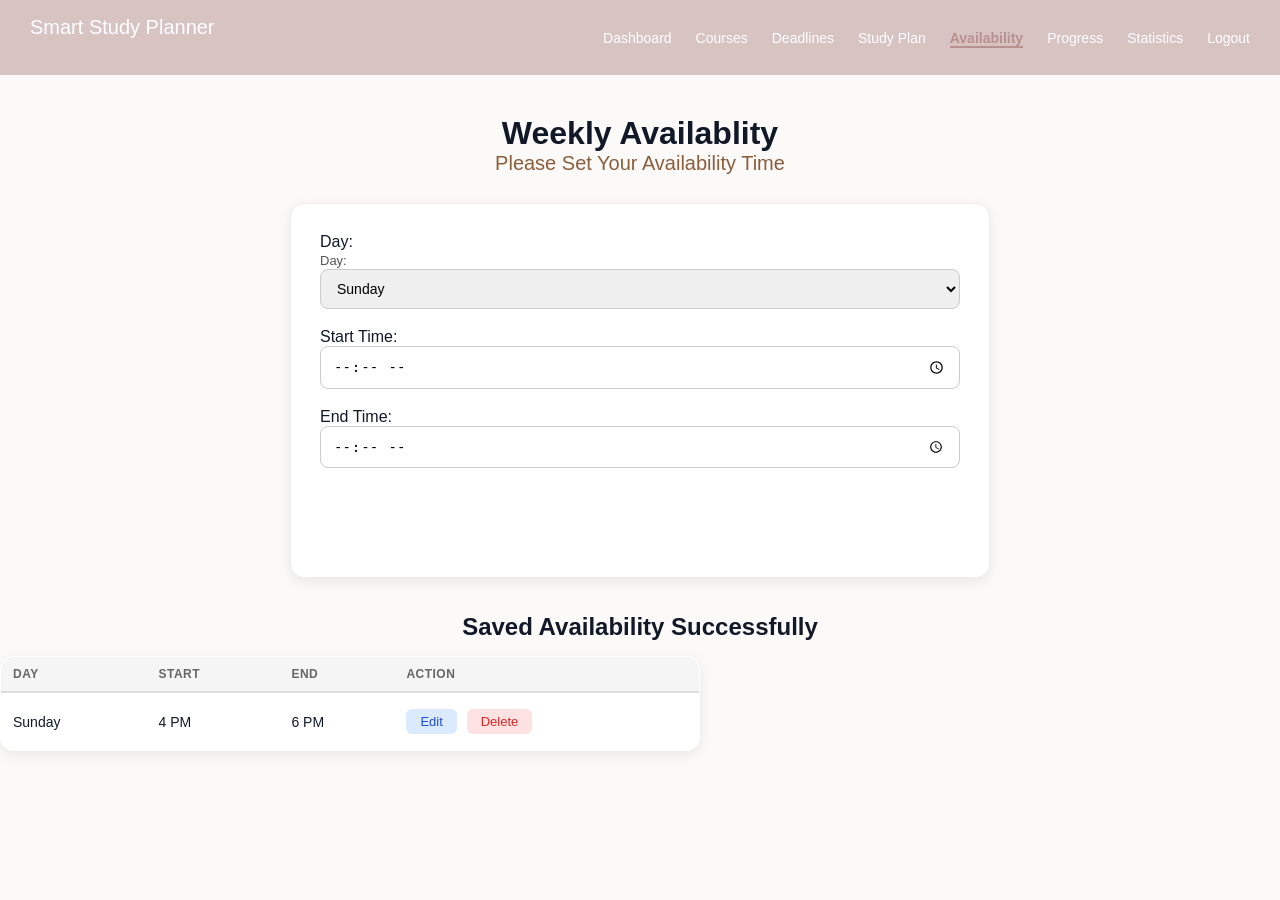
==== availability.html @ 37990a6a "a" ====
<!DOCTYPE html>
<html>
    <head>
        <title>availability</title>
        <link rel="stylesheet" href="Style.css">
    </head>
    <body class="availability-page">

        <nav>
  <div class="logo">Smart Study Planner</div>
  <ul>
    <li><a href="dashboard.html">Dashboard</a></li>
    <li><a href="courses.html">Courses</a></li>
    <li><a href="deadline.html">Deadlines</a></li>
    <li><a href="studyPlan.html">Study Plan</a></li>
    <li><a href="availability.html" class="active">Availability</a></li>
    <li><a href="progress.html">Progress</a></li>
      <li><a href="statistics.html">Statistics</a></li>
    <li><a href="login.html">Logout</a></li>
  </ul>
</nav>
        <h1>Weekly Availablity</h1>
        <h3>Please Set Your Availability Time</h3>
        <form>
            <p>
                Day:<br>
                <label for="day">Day:</label><br>
                <select id="day" name="day">
                    <option>Sunday</option>
                     <option>Monday</option>
                      <option>Tuesday</option>
                       <option>Wednesday</option>
                        <option>Tursday</option>
                         <option>Friday</option>
                          <option>Saturday</option>
                </select>
            </p>
            <p>
            
            <lable for="startTime">Start Time:</lable><br>
            <input type="time" id="startTime" name="startTime">
</p>
<p>
             <lable for="endTime">End Time:</lable><br>
            <input type="time" id="endTime" name="endTime" >
</p>
<p>
    <button class="btn">Add</button>
</p>
        </form>
        <h2>Saved Availability Successfully</h2>
        <table>
            <tr>
                <th>Day</th>
                <th>Start</th>
                <th> End</th>
                <th>Action</th>
            </tr>
            <tr>
                <td>Sunday</td>
                <td>4 PM</td>
                <td>6 PM</td>
                <td>
                    <button class="btn-edit">Edit</button>
                    <button class="btn-remove">Delete</button>
                </td>
            </tr>
        </table>
 
    </body>
</html>
---- Style.css ----
* { box-sizing: border-box; margin: 0; padding: 0; }

:root{
    --bg: #fcf9f9;
    --text: #111827;
}

body{
   font-family:  Georgia,"Times New Roman", sans-serif;
   font-weight: normal;
   background: var(--bg);
   color: var(--text);
}
.intro {
  text-align: center;
  padding: 100px 20px;
}

.intro h1 {
  font-size: 48px;
  margin-bottom: 16px;
}

.intro h3 {
  color: #888;
  margin-bottom: 32px;
}

.intro .btn {
  background-color: #d8c3c3;
  color: white;
  font-size: 16px;
  padding: 14px 32px;
}
h1 { 
    font-size: 32px; }
h2 {
     font-size: 24px; }
h3 { 
    font-size: 20px; }
input,select {
  padding: 10px 12px;
  border: 1px solid #ccc;
  border-radius: 8px;
  font-size: 14px;
  width: 100%;
  box-sizing: border-box;
}
input:focus {
  outline:none;
  border-color: #bc9d9d;
}
nav {
  background-color:#d8c3c3;
  padding: 16px 30px;
  display: flex;
  justify-content: space-between;
  align-items: center;
}
nav .logo {
  font-size: 20px;
  font-weight: normal;
  color: #ffffff;
}
nav ul {
  list-style: none;
  display: flex;
  gap: 24px;
}

nav ul li a {
  text-decoration: none;
  color: #ffffff;
  font-size: 14px;
}
nav ul li a:hover {
  background-color:#c2acac; 
  color: #ffffff;
  padding: 6px 12px;
  border-radius: 6px;
}
.btn {
  padding: 10px 24px;
  border: none;
  border-radius: 8px;
  cursor: pointer;
  font-size: 14px;
}

.container {
  max-width: 780px;
  margin: 32px auto;
  padding: 0 20px;
}
nav ul li a.active {
  color: #b8908f;
  font-weight: bold;
  border-bottom: 2px solid #b8908f;
  border-radius: 0;
}
.login-container {
  display: flex;
  justify-content: center;
  align-items: center;
  min-height: 100vh;
}
.login-container .card {
  width: 500px;
  padding: 65px;
  background-color: #ffffff;
  box-shadow: 0px 4px 12px rgba(0, 0, 0, 0.08);
}
.login-container h2 {
  margin-bottom: 25px;
}

.login-container p {
  text-align: center;
  margin-top: 15px;
}
 /* Card */
.card {
  background: white;
  border-radius: 12px;
  padding: 24px;
  margin-bottom: 20px;
  border: 1px solid #ddd;
}

/* Fields */
.field {
  display: flex;
  flex-direction: column;
  gap: 5px;
  margin-bottom: 14px;
}

label {
  font-size: 13px;
  color: #555;
}
.btn-add {
  background-color: #d8c3c3;
  color: white;
  border: none;
  border-radius: 8px;
  padding: 10px 22px;
  font-size: 14px;
  cursor: pointer;
  margin-right: 8px;
}

.btn-add:hover { opacity: 0.85; }

.btn-cancel {
  background: white;
  color: #555;
  border: 1px solid #ccc;
  border-radius: 8px;
  padding: 10px 22px;
  font-size: 14px;
  cursor: pointer;
}

.btn-edit {
  background: #dbeafe;
  color: #1d4ed8;
  border: none;
  border-radius: 6px;
  padding: 5px 14px;
  font-size: 13px;
  cursor: pointer;
  margin-right: 6px;
}

.btn-remove {
  background: #fee2e2;
  color: #dc2626;
  border: none;
  border-radius: 6px;
  padding: 5px 14px;
  font-size: 13px;
  cursor: pointer;
}

/* Table */
table {
  width: 100%;
  border-collapse: collapse;
  font-size: 14px;
}

th {
  text-align: left;
  padding: 10px 12px;
  background: #f5f5f5;
  border-bottom: 2px solid #ddd;
  font-size: 12px;
  color: #666;
  text-transform: uppercase;
  letter-spacing: 0.04em;
}

td {
  padding: 12px 12px;
  border-bottom: 1px solid #eee;
}

/* Badge */
.badge {
  padding: 3px 12px;
  border-radius: 99px;
  font-size: 12px;
  font-weight: 500;
}

.easy   { background: #dcfce7; color: #166534; }
.medium { background: #fef9c3; color: #854d0e; }
.hard   { background: #fee2e2; color: #991b1b; }

.availability-page h1{
  text-align:center;
  margin-top: 40px;
  margin-buttom:10px ;

}
.availability-page h3{
  text-align:center;
  color:#8b5e3c;
  margin-bottom:28px;
  font-weight: normal;
}
.availability-page form{
  max-width:700px;
  margin:0 auto;
  background:#ffffff;
  padding:29px;
  border-radius: 14px;
  box-shadow:0 4px 14px rgba(0, 0, 0, 0.08);
  border: 1px solid #eee;
}

.availability-page form p{
  margin-bottom: 19px;
}
.availability-page btn{
  margin-top:8px;
}
.availability-page h2{
  max-width:700px;
  margin:35px auto 15px;
  color:#111827;
}

.availability-page table{
  width :700px;
  max-width:calc(100%-40px);
  background:#ffffff;
  border-radius: 14px;
  overflow:hidden;
  box-shadow:0 4px 14px rgba(0,0,0,0.08);
  border:1px solid #eee;

}
.availability-page td:last-child{
  white-space: nowrap;

}
.availability-page h2{
  text-align: center;
}
.availability-page .btn-edit,.availability-page .btn-remove{
  margin-top: 4px;
  margin-bottom: 4px;
}
@media (max-width:768px){
  .availability-page form
  .availability-page table{
    width:100%;
  }
}.progress-bar-bg {
  background: #f0f0f0;
  border-radius: 99px;
  height: 10px;
  margin-bottom: 20px;
}

.progress-bar-fill {
  background: #d8c3c3;
  height: 10px;
  border-radius: 99px;
}


.dropdown-menu {
    display: none;
    position: absolute;
    background: white;
    right: 0;
    border: 1px solid #d8c3c3;
    border-radius: 8px;
    width: 250px;
    padding: 15px;
}

.dropdown:hover .dropdown-menu {
    display: block;
}

.dropdown {
    position: relative;
}

.dropdown-menu li {
    display: block;
    color: #555555;
    font-size: 13px;
    padding-left: 10px;
}

.dropdown-menu ul {
    display: block;
    padding: 0;
    margin: 0;
}

.dropdown-menu p {
    margin-top: 10px;
    margin-bottom: 5px;
    color: black;
    font-size: 14px;
}

.center-content {
    display: flex;
    justify-content: center;
    width: 100%;
    margin-top: 15px;
}
root {
  --bg: #fcf9f9;
  --text: #111827;
  --primary: #d8c3c3;
  --primary-dark: #c2acac;
  --card: #ffffff;
  --card-soft: #f5eeee;
}

/* General */
body {
  margin: 0;
  font-family: Arial;
  background: var(--bg);
  color: var(--text);
}

/* Layout */
root {
  --bg: #fcf9f9;
  --text: #111827;
  --primary: #d8c3c3;
  --primary-dark: #c2acac;
  --card: #ffffff;
  --card-soft: #f5eeee;
}

/* General */
body {
  margin: 0;
  font-family: Arial;
  background: var(--bg);
  color: var(--text);
}

/* Layout */
.dashboard-layout {
  display: flex;
}

/* Sidebar */
.sidebar {
  width: 230px;
  background: var(--primary);
  min-height: 100vh;
  padding: 20px;
  color: white;
}

.logo {
  margin-bottom: 20px;
}

.profile {
  text-align: center;
  margin-bottom: 20px;
}

.profile img {
  border-radius: 50%;
}

.sidebar-menu {
  display: flex;
  flex-direction: column;
  gap: 10px;
}

.sidebar-menu a {
  padding: 10px;
  background: rgba(255,255,255,0.2);
  color: white;
  text-decoration: none;
  border-radius: 10px;
}

.sidebar-menu a:hover,
.sidebar-menu a.active {
  background: var(--primary-dark);
}

/* Main */
.main {
  flex: 1;
  padding: 20px;
}

/* Top */
.top-bar {
  display: flex;
  justify-content: space-between;
  margin-bottom: 20px;
}

.top-bar input {
  padding: 8px;
  border-radius: 10px;
  border: 1px solid #ccc;
}

/* Grid */
.grid {
  display: grid;
  grid-template-columns: repeat(2, 1fr);
  gap: 20px;
}

/* Cards */
.card {
  background: var(--card);
  padding: 20px;
  border-radius: 16px;
  box-shadow: 0 3px 8px rgba(0,0,0,0.05);
}

.small {
  background: var(--card-soft);
}

.big {
  grid-column: span 2;
}

/* Button */
.btn {
  display: inline-block;
  margin-top: 10px;
  padding: 8px 15px;
  background: var(--primary);
  color: white;
  border-radius: 10px;
  text-decoration: none;
}

.btn:hover {
  background: var(--primary-dark);
}

/* Right side */
.right {
  position: absolute;
  right: 20px;
  top: 120px;
  width: 200px;
  display: flex;
  flex-direction: column;
  gap: 20px;
}

/* Progress */
.progress {
  text-align: center;
}

.circle {
  width: 80px;
  height: 80px;
  background: var(--primary);
  border-radius: 50%;
  display: flex;
  justify-content: center;
  align-items: center;
  margin: auto;
  color: white;
  font-weight: bold;}
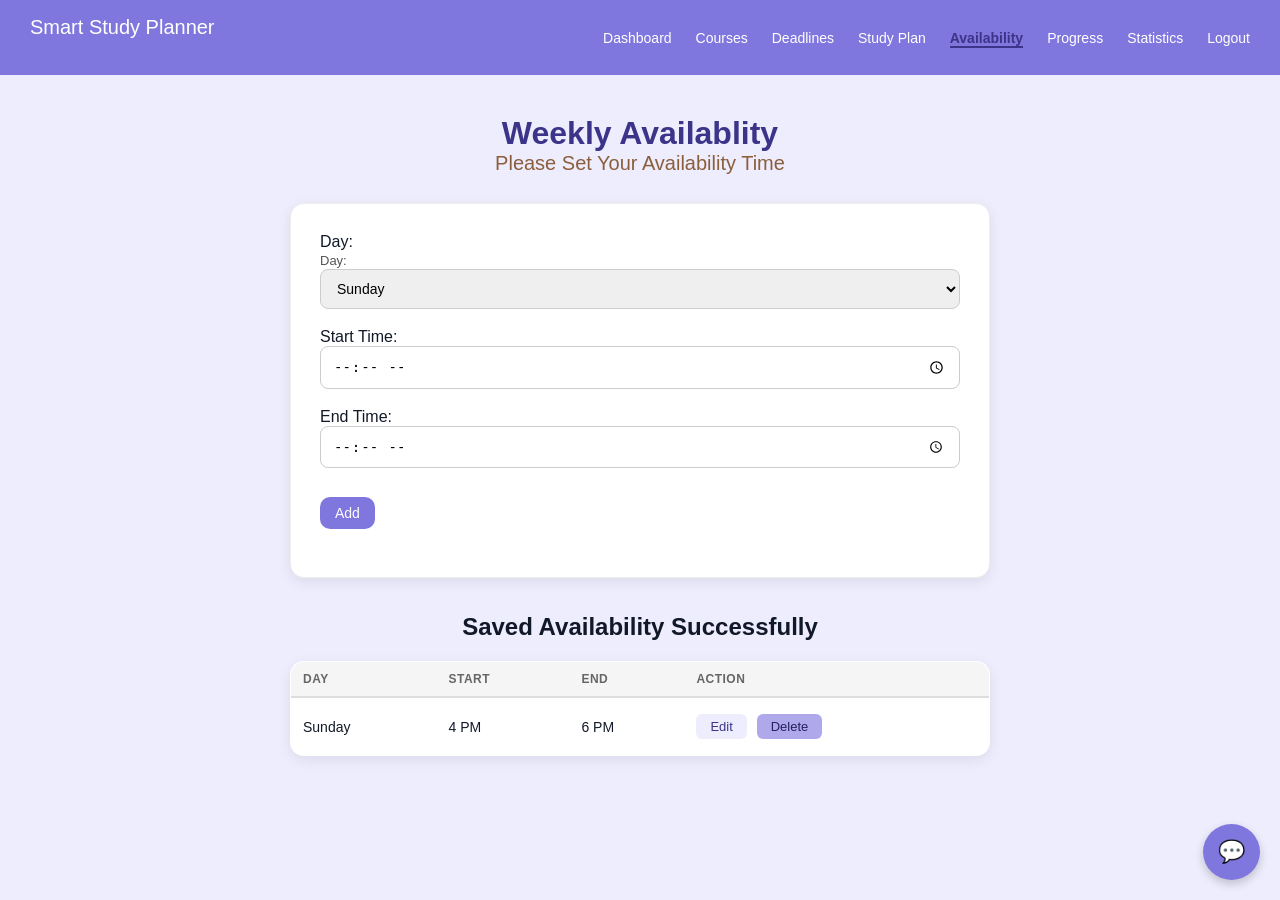
==== commit 3eecf143: "h" ====
--- a/availability.html
+++ b/availability.html
@@ -66,6 +66,7 @@
                 </td>
             </tr>
         </table>
- 
+  <!-- Chatbot Button -->
+ <div class="chat-icon">💬</div>
     </body>
 </html>
--- a/Style.css
+++ b/Style.css
@@ -1,9 +1,14 @@
 * { box-sizing: border-box; margin: 0; padding: 0; }
 
-:root{
-    --bg: #fcf9f9;
+:root {
+    --bg: #EEEDFE;
     --text: #111827;
-}
+    --primary: #7F77DD;
+    --primary-dark: #534AB7;
+    --card: #ffffff;
+    --card-soft: #CECBF6;
+}
+
 
 body{
    font-family:  Georgia,"Times New Roman", sans-serif;
@@ -32,12 +37,111 @@
   font-size: 16px;
   padding: 14px 32px;
 }
-h1 { 
-    font-size: 32px; }
-h2 {
-     font-size: 24px; }
-h3 { 
-    font-size: 20px; }
+.btn:hover {
+  background: #6A63C5; 
+  box-shadow: 0 5px 15px rgba(0,0,0,0.2);
+}
+.features {
+  display: grid;
+  grid-template-columns: repeat(3, 1fr);
+  gap: 20px;
+  padding: 0 60px 60px;
+}
+
+.feature-card {
+  background: white;
+  border: 1px solid #dbdbdb;
+  border-radius: 12px;
+  padding: 20px 28px;
+  text-align: center;
+}
+.feature-card .icon {
+  font-size: 25px;
+  margin-bottom: 15px;
+}
+.feature-card h4 {
+  margin-bottom: 8px;
+}
+.feature-card p {
+  font-size: 13px;
+  color: #888;
+}
+
+.chat-icon {
+  position: fixed;
+  bottom: 20px;
+  right: 20px;
+  background: #7F77DD;
+  color: white;
+  font-size: 22px;
+  padding: 15px;
+  border-radius: 50%;
+  cursor: pointer;
+  box-shadow: 0 4px 10px rgba(0,0,0,0.2);
+}
+.chat-window {
+  position: fixed;
+  bottom: 80px; 
+  right: 20px;
+  width: 300px;
+  height: 400px;
+  background: #FFFFFF;
+  border-radius: 15px;
+  box-shadow: 0 4px 15px rgba(0,0,0,0.2);
+  display: flex;
+  flex-direction: column;
+  overflow: hidden;
+}
+
+.chat-header {
+  background: #7F77DD;
+  color: white;
+  padding: 10px;
+  display: flex;
+  justify-content: space-between;
+  align-items: center;
+  border-top-left-radius: 15px;
+  border-top-right-radius: 15px;
+}
+
+.chat-messages {
+  flex: 1;
+  padding: 10px;
+  overflow-y: auto;
+  background: #F9F9F9;
+}
+
+.message.bot {
+  background: #F1F1F1;
+  padding: 8px 10px;
+  border-radius: 10px;
+  margin-bottom: 10px;
+  max-width: 80%;
+}
+
+.chat-input {
+  display: flex;
+  border-top: 1px solid #D9D9D9;
+  background: white;
+}
+
+.chat-input input {
+  flex: 1;
+  padding: 10px;
+  border: none;
+  outline: none;
+}
+
+.chat-input button {
+  background: #7F77DD;
+  color: white;
+  border: none;
+  padding: 10px 15px;
+  cursor: pointer;
+}
+    h1 { font-size: 32px; color: #3C3489; }
+h2 { font-size: 24px; color: #534AB7; }
+h3 { font-size: 20px; color: #7F77DD; }
 input,select {
   padding: 10px 12px;
   border: 1px solid #ccc;
@@ -48,10 +152,10 @@
 }
 input:focus {
   outline:none;
-  border-color: #bc9d9d;
+  border-color: #7F77DD;
 }
 nav {
-  background-color:#d8c3c3;
+  background-color: #7F77DD;
   padding: 16px 30px;
   display: flex;
   justify-content: space-between;
@@ -74,7 +178,7 @@
   font-size: 14px;
 }
 nav ul li a:hover {
-  background-color:#c2acac; 
+  background-color: #534AB7;
   color: #ffffff;
   padding: 6px 12px;
   border-radius: 6px;
@@ -93,9 +197,11 @@
   padding: 0 20px;
 }
 nav ul li a.active {
-  color: #b8908f;
+   color: #3C3489;
+  border-bottom: 2px solid #3C3489;
+  
   font-weight: bold;
-  border-bottom: 2px solid #b8908f;
+ 
   border-radius: 0;
 }
 .login-container {
@@ -140,7 +246,7 @@
   color: #555;
 }
 .btn-add {
-  background-color: #d8c3c3;
+  background-color: #7F77DD;
   color: white;
   border: none;
   border-radius: 8px;
@@ -163,8 +269,8 @@
 }
 
 .btn-edit {
-  background: #dbeafe;
-  color: #1d4ed8;
+   background: #EEEDFE;
+  color: #3C3489;
   border: none;
   border-radius: 6px;
   padding: 5px 14px;
@@ -174,8 +280,8 @@
 }
 
 .btn-remove {
-  background: #fee2e2;
-  color: #dc2626;
+  background: #AFA9EC;
+  color: #26215C;
   border: none;
   border-radius: 6px;
   padding: 5px 14px;
@@ -254,6 +360,8 @@
 
 .availability-page table{
   width :700px;
+    margin: 20px auto;
+
   max-width:calc(100%-40px);
   background:#ffffff;
   border-radius: 14px;
@@ -266,9 +374,9 @@
   white-space: nowrap;
 
 }
+
 .availability-page h2{
-  text-align: center;
-}
+  text-align: center;}
 .availability-page .btn-edit,.availability-page .btn-remove{
   margin-top: 4px;
   margin-bottom: 4px;
@@ -279,14 +387,14 @@
     width:100%;
   }
 }.progress-bar-bg {
-  background: #f0f0f0;
+   background: #CECBF6;
   border-radius: 99px;
   height: 10px;
   margin-bottom: 20px;
 }
 
 .progress-bar-fill {
-  background: #d8c3c3;
+ background: #7F77DD;
   height: 10px;
   border-radius: 99px;
 }
@@ -380,7 +488,7 @@
 /* Sidebar */
 .sidebar {
   width: 230px;
-  background: var(--primary);
+  background: #7F77DD;
   min-height: 100vh;
   padding: 20px;
   color: white;
@@ -415,7 +523,7 @@
 
 .sidebar-menu a:hover,
 .sidebar-menu a.active {
-  background: var(--primary-dark);
+  background: #534AB7;
 }
 
 /* Main */
@@ -502,3 +610,6 @@
   margin: auto;
   color: white;
   font-weight: bold;}
+  .intro .btn {
+  background-color: #7F77DD;
+}
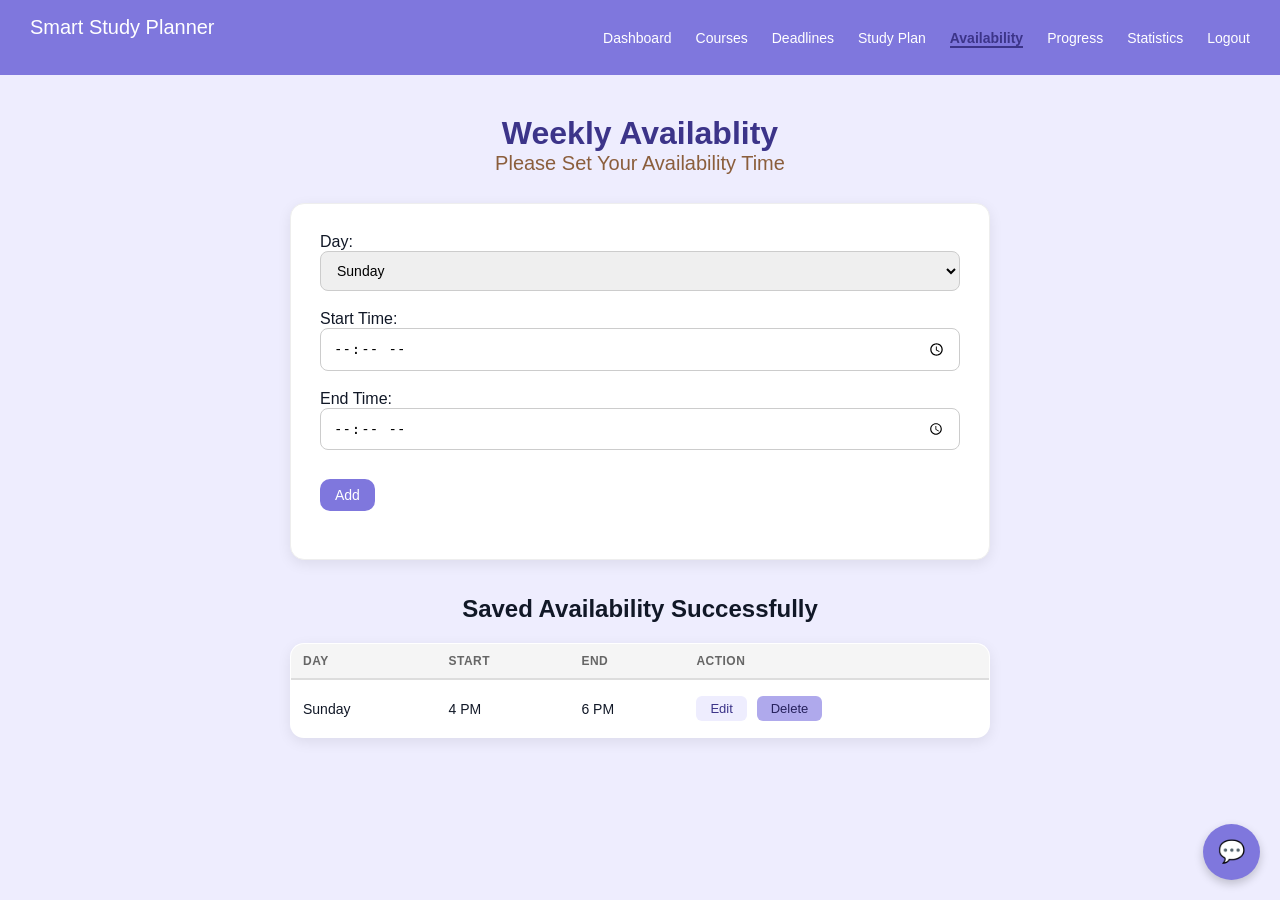
==== commit 2e291ce7: "h" ====
--- a/availability.html
+++ b/availability.html
@@ -24,7 +24,6 @@
         <form>
             <p>
                 Day:<br>
-                <label for="day">Day:</label><br>
                 <select id="day" name="day">
                     <option>Sunday</option>
                      <option>Monday</option>
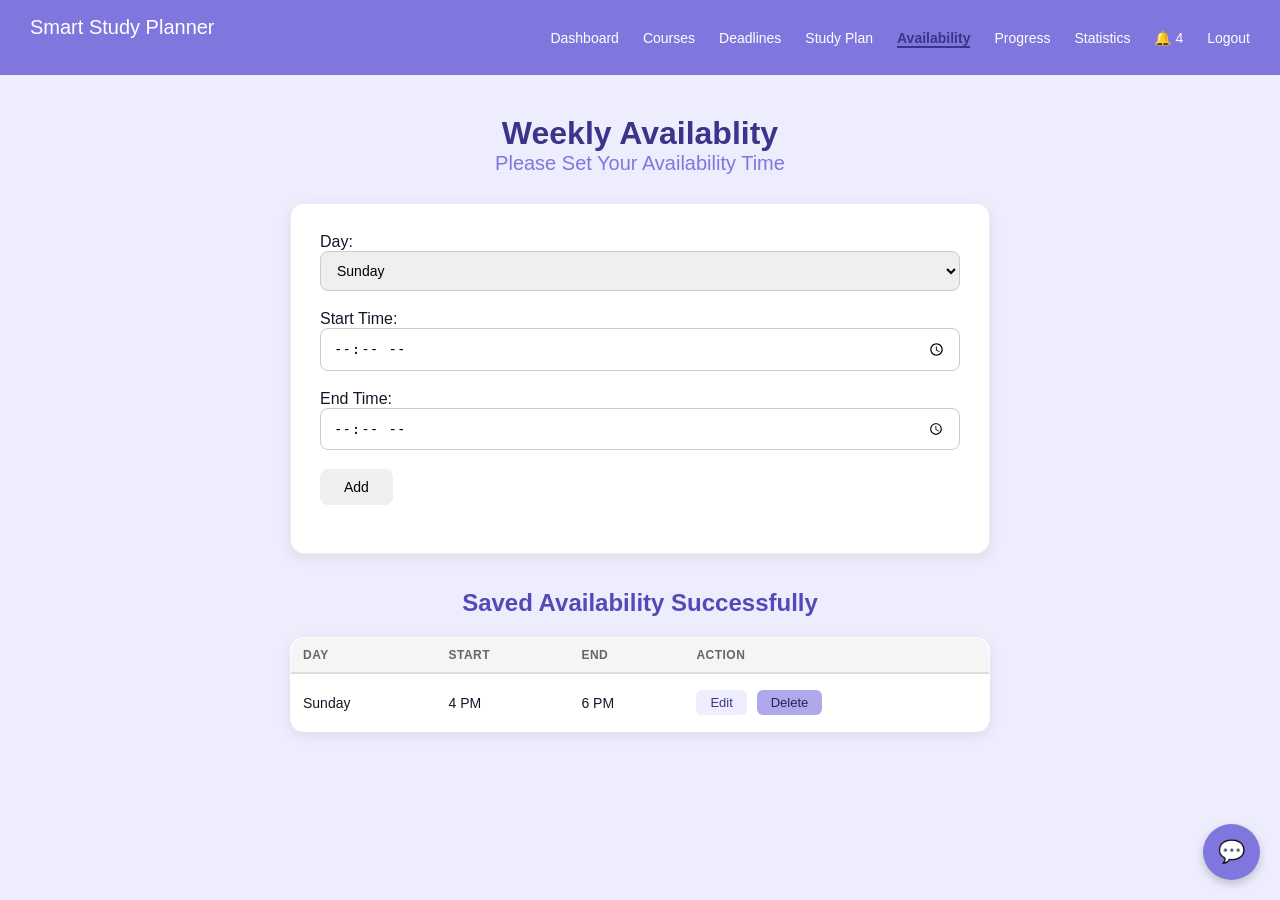
==== commit 76021ac5: "up" ====
--- a/availability.html
+++ b/availability.html
@@ -15,7 +15,22 @@
     <li><a href="studyPlan.html">Study Plan</a></li>
     <li><a href="availability.html" class="active">Availability</a></li>
     <li><a href="progress.html">Progress</a></li>
-      <li><a href="statistics.html">Statistics</a></li>
+    <li><a href="statistics.html">Statistics</a></li>
+    <li class="dropdown">
+      <a href="#">🔔 <span id="badge">4</span></a>
+      <div class="dropdown-menu">
+        <p>Today's Sessions</p>
+        <ul>
+          <li>Math - 6:00 PM</li>
+          <li>Physics - 8:00 PM</li>
+        </ul>
+        <p>Upcoming Deadlines</p>
+        <ul>
+          <li>Math - Assignment, April 13, 2026</li>
+          <li>Physics - Lab Report, April 15, 2026</li>
+        </ul>
+      </div>
+    </li>
     <li><a href="login.html">Logout</a></li>
   </ul>
 </nav>
--- a/Style.css
+++ b/Style.css
@@ -332,7 +332,6 @@
 }
 .availability-page h3{
   text-align:center;
-  color:#8b5e3c;
   margin-bottom:28px;
   font-weight: normal;
 }
@@ -355,7 +354,6 @@
 .availability-page h2{
   max-width:700px;
   margin:35px auto 15px;
-  color:#111827;
 }
 
 .availability-page table{
@@ -435,7 +433,7 @@
 .dropdown-menu p {
     margin-top: 10px;
     margin-bottom: 5px;
-    color: black;
+    color: #9c95f1;
     font-size: 14px;
 }
 
@@ -498,13 +496,21 @@
   margin-bottom: 20px;
 }
 
-.profile {
+.profile-box{
   text-align: center;
-  margin-bottom: 20px;
-}
-
-.profile img {
+  
+}
+
+
+.profile-box img {
+  width: 70px;
+  height: 70px;
   border-radius: 50%;
+  background: white;
+  padding: 10px;
+  object-fit: cover;
+  cursor: pointer;
+  border: 2px solid rgba(255,255,255,0.4);
 }
 
 .sidebar-menu {
@@ -527,89 +533,146 @@
 }
 
 /* Main */
-.main {
+.main-content {
   flex: 1;
-  padding: 20px;
+  
 }
 
 /* Top */
 .top-bar {
   display: flex;
-  justify-content: space-between;
-  margin-bottom: 20px;
-}
-
-.top-bar input {
-  padding: 8px;
-  border-radius: 10px;
-  border: 1px solid #ccc;
-}
+align-items:center;
+position: relative;
+margin-bottom: 30px;
+gap:20px;
+}
+.top-bar h1{
+  margin:0;
+}
+.top-bar input{
+  width: 40%;
+  max-width: 300px;
+  min-width: 150px;
+
+}
+
+
 
 /* Grid */
-.grid {
+.dashboard-grid {
+  display: grid;
+  grid-template-columns: 2fr 1fr;
+  gap: 20px;
+  width: 100%;
+  max-width: 1100px;
+  margin: 0 auto;
+  align-items: start;
+}
+
+.main-cards {
   display: grid;
   grid-template-columns: repeat(2, 1fr);
   gap: 20px;
 }
 
-/* Cards */
-.card {
-  background: var(--card);
-  padding: 20px;
-  border-radius: 16px;
-  box-shadow: 0 3px 8px rgba(0,0,0,0.05);
-}
-
-.small {
-  background: var(--card-soft);
-}
-
-.big {
+.large-card {
   grid-column: span 2;
 }
 
-/* Button */
-.btn {
-  display: inline-block;
-  margin-top: 10px;
-  padding: 8px 15px;
-  background: var(--primary);
-  color: white;
-  border-radius: 10px;
-  text-decoration: none;
-}
-
-.btn:hover {
-  background: var(--primary-dark);
-}
-
-/* Right side */
-.right {
-  position: absolute;
-  right: 20px;
-  top: 120px;
-  width: 200px;
+.small-card {
+  grid-column: span 1;
+}
+
+.right-panel {
   display: flex;
   flex-direction: column;
   gap: 20px;
 }
 
-/* Progress */
-.progress {
-  text-align: center;
+.card,
+.progress-card {
+  background: #f3eef8;
+  padding: 20px;
+  border-radius: 18px;
+  box-sizing: border-box;
 }
 
 .circle {
   width: 80px;
   height: 80px;
-  background: var(--primary);
   border-radius: 50%;
-  display: flex;
+  background: #6c63ff;
+  display: flex;
+  align-items: center;
   justify-content: center;
+  color: white;
+  font-weight: bold;
+  margin: 12px auto 0;
+}
+.schedule-item {
+  display: flex;
   align-items: center;
-  margin: auto;
-  color: white;
-  font-weight: bold;}
-  .intro .btn {
-  background-color: #7F77DD;
-}
+  gap: 15px;
+  background: white;
+  padding: 12px;
+  border-radius: 12px;
+}
+
+.schedule-time {
+  font-weight: bold;
+  color: #6c63ff;
+  min-width: 60px;
+}
+
+.schedule-info h4 {
+  margin: 0;
+}
+
+.schedule-info p {
+  margin: 0;
+  font-size: 13px;
+  color: #666;}
+
+  .dashboard-footer {
+    margin-top: 40px; 
+    padding: 20px 0;
+    border-top: 1px solid #ddd; 
+    color: #666;
+    font-size: 14px;
+}
+
+.footer-content {
+    display: flex;
+    flex-direction: column;
+    align-items: center;
+    gap: 10px;
+    text-align: center;
+}
+
+.contact-info span {
+    margin: 0 10px;
+}
+
+.main-content {
+    display: flex;
+    flex-direction: column;
+    min-height: 100vh;
+}
+
+.dashboard-grid {
+    flex: 1; 
+}
+
+.simple-footer {
+    text-align: center;
+    padding: 40px 20px;
+    margin-top: 50px;
+    border-top: 1px solid #eee; /* Optional: adds a light line above the footer */
+    color: #666; /* A soft grey color */
+    font-family: Arial, sans-serif;
+    line-height: 1.8;
+}
+
+.simple-footer p {
+    margin: 5px 0;
+}
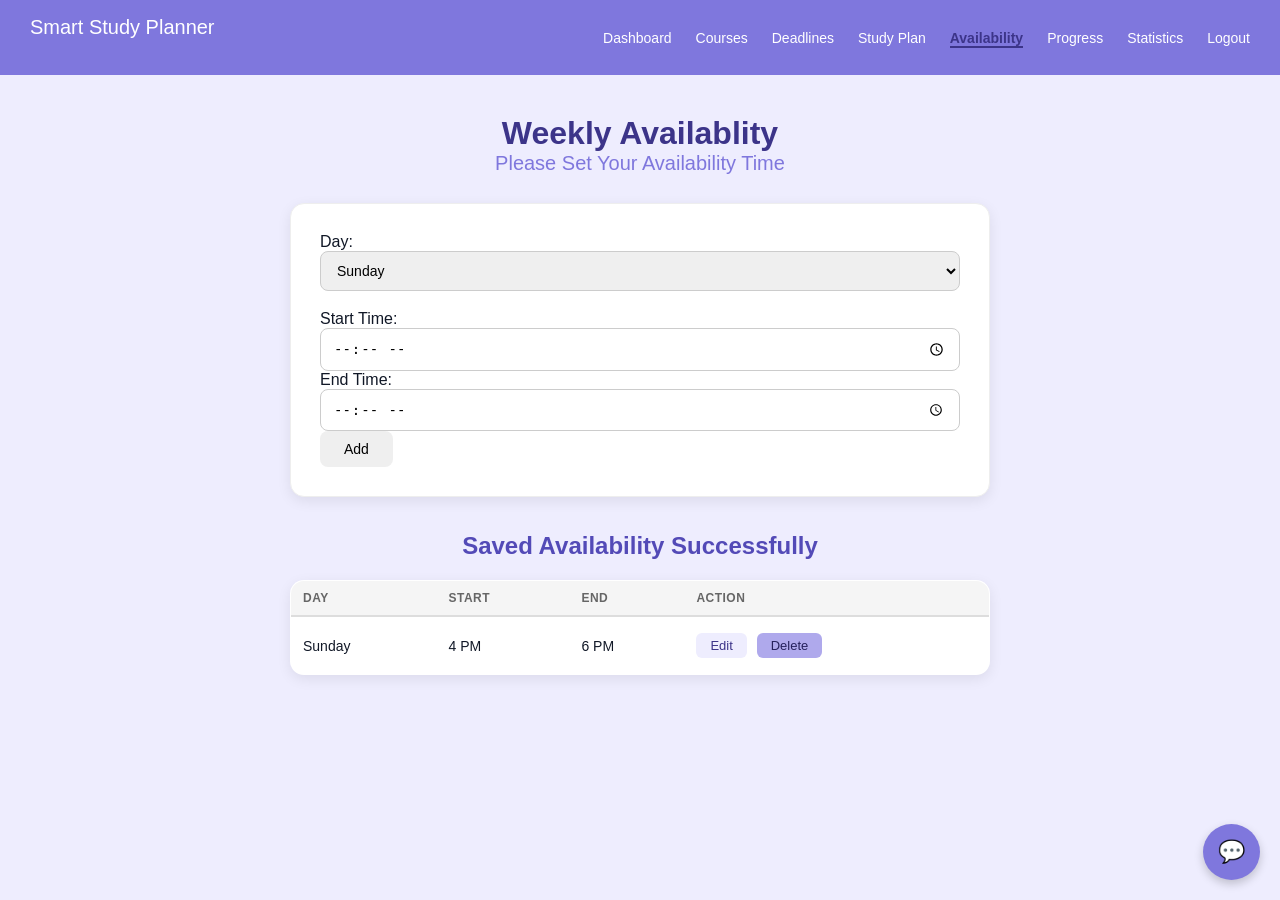
==== commit ac4ee117: "q" ====
--- a/availability.html
+++ b/availability.html
@@ -1,5 +1,5 @@
 <!DOCTYPE html>
-<html>
+<html lang="en">
     <head>
         <title>availability</title>
         <link rel="stylesheet" href="Style.css">
@@ -15,22 +15,7 @@
     <li><a href="studyPlan.html">Study Plan</a></li>
     <li><a href="availability.html" class="active">Availability</a></li>
     <li><a href="progress.html">Progress</a></li>
-    <li><a href="statistics.html">Statistics</a></li>
-    <li class="dropdown">
-      <a href="#">🔔 <span id="badge">4</span></a>
-      <div class="dropdown-menu">
-        <p>Today's Sessions</p>
-        <ul>
-          <li>Math - 6:00 PM</li>
-          <li>Physics - 8:00 PM</li>
-        </ul>
-        <p>Upcoming Deadlines</p>
-        <ul>
-          <li>Math - Assignment, April 13, 2026</li>
-          <li>Physics - Lab Report, April 15, 2026</li>
-        </ul>
-      </div>
-    </li>
+      <li><a href="statistics.html">Statistics</a></li>
     <li><a href="login.html">Logout</a></li>
   </ul>
 </nav>
@@ -49,18 +34,20 @@
                           <option>Saturday</option>
                 </select>
             </p>
-            <p>
             
+            <div>
             <lable for="startTime">Start Time:</lable><br>
             <input type="time" id="startTime" name="startTime">
-</p>
-<p>
+            </div>
+
+         <div>
              <lable for="endTime">End Time:</lable><br>
             <input type="time" id="endTime" name="endTime" >
-</p>
-<p>
+       </div>
+
+    <div>
     <button class="btn">Add</button>
-</p>
+   </div>
         </form>
         <h2>Saved Availability Successfully</h2>
         <table>
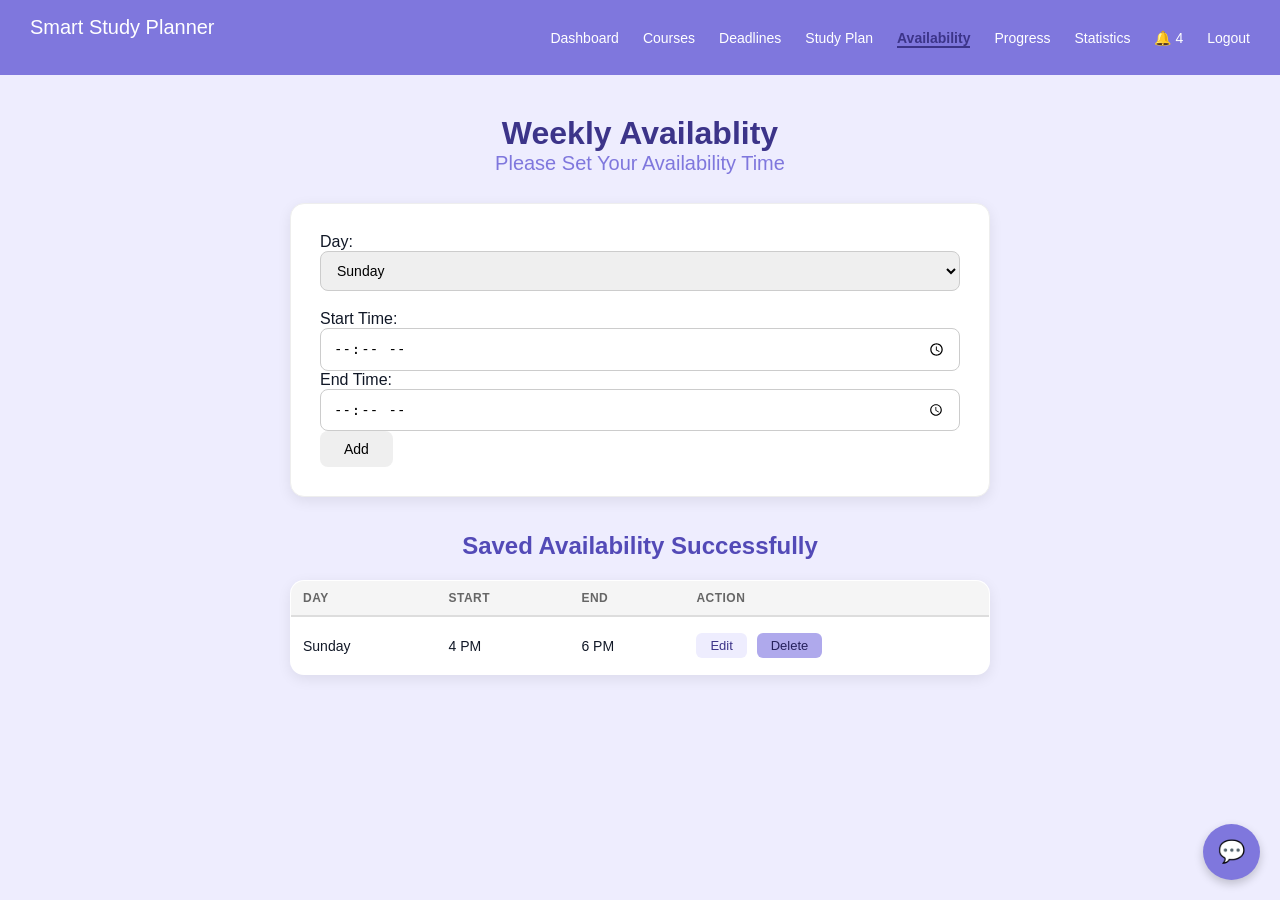
==== commit 2fe5bc2c: "Merge branch 'main' of https://github.com/jooryA/WebProject" ====
--- a/availability.html
+++ b/availability.html
@@ -15,7 +15,22 @@
     <li><a href="studyPlan.html">Study Plan</a></li>
     <li><a href="availability.html" class="active">Availability</a></li>
     <li><a href="progress.html">Progress</a></li>
-      <li><a href="statistics.html">Statistics</a></li>
+    <li><a href="statistics.html">Statistics</a></li>
+    <li class="dropdown">
+      <a href="#">🔔 <span id="badge">4</span></a>
+      <div class="dropdown-menu">
+        <p>Today's Sessions</p>
+        <ul>
+          <li>Math - 6:00 PM</li>
+          <li>Physics - 8:00 PM</li>
+        </ul>
+        <p>Upcoming Deadlines</p>
+        <ul>
+          <li>Math - Assignment, April 13, 2026</li>
+          <li>Physics - Lab Report, April 15, 2026</li>
+        </ul>
+      </div>
+    </li>
     <li><a href="login.html">Logout</a></li>
   </ul>
 </nav>
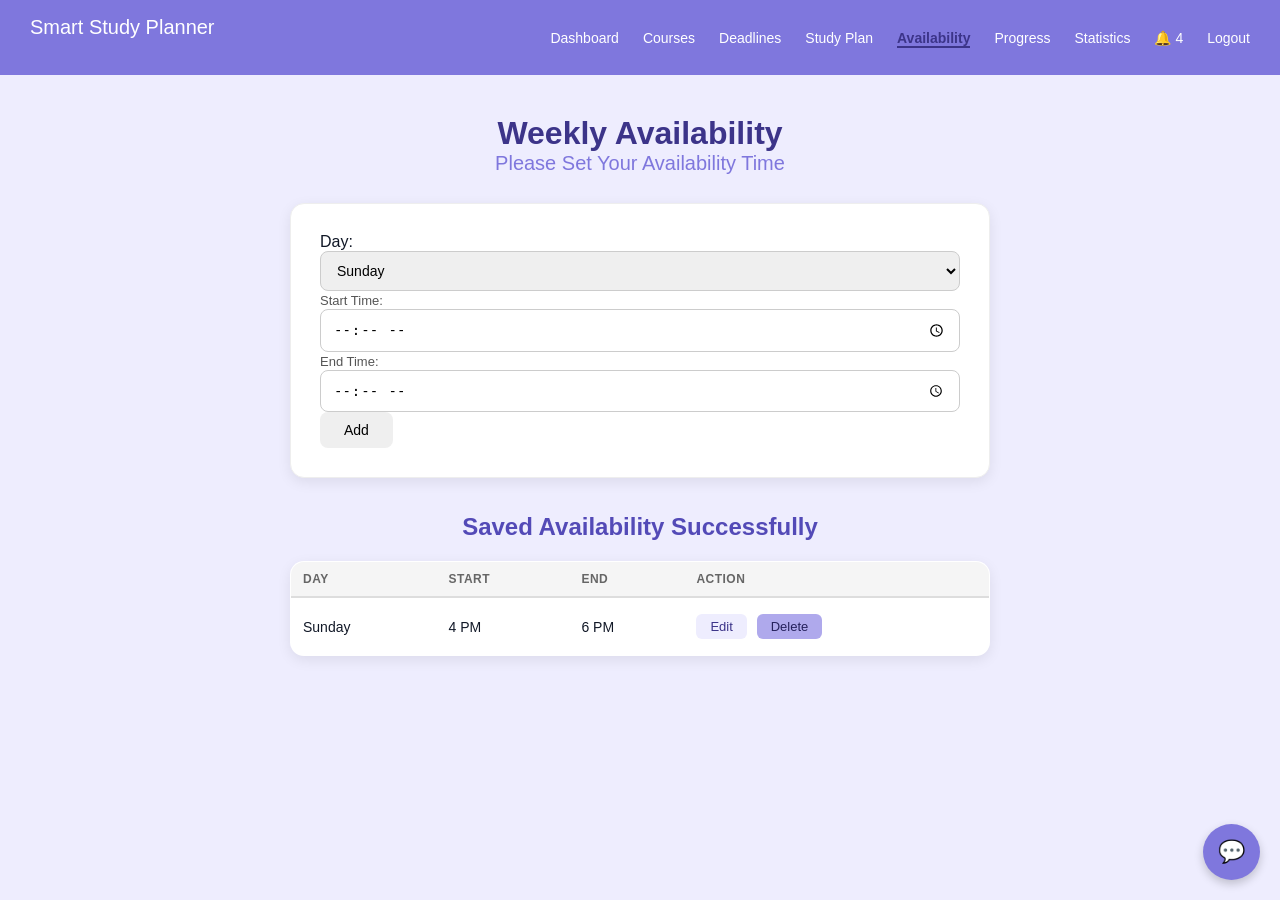
==== commit bc841996: "a" ====
--- a/availability.html
+++ b/availability.html
@@ -1,88 +1,97 @@
 <!DOCTYPE html>
 <html lang="en">
-    <head>
-        <title>availability</title>
-        <link rel="stylesheet" href="Style.css">
-    </head>
-    <body class="availability-page">
+<head>
+    <meta charset="UTF-8">
+    <title>availability</title>
+    <link rel="stylesheet" href="Style.css">
+</head>
+<body class="availability-page">
 
-        <nav>
-  <div class="logo">Smart Study Planner</div>
-  <ul>
-    <li><a href="dashboard.html">Dashboard</a></li>
-    <li><a href="courses.html">Courses</a></li>
-    <li><a href="deadline.html">Deadlines</a></li>
-    <li><a href="studyPlan.html">Study Plan</a></li>
-    <li><a href="availability.html" class="active">Availability</a></li>
-    <li><a href="progress.html">Progress</a></li>
-    <li><a href="statistics.html">Statistics</a></li>
-    <li class="dropdown">
-      <a href="#">🔔 <span id="badge">4</span></a>
-      <div class="dropdown-menu">
-        <p>Today's Sessions</p>
+    <nav>
+        <div class="logo">Smart Study Planner</div>
         <ul>
-          <li>Math - 6:00 PM</li>
-          <li>Physics - 8:00 PM</li>
+            <li><a href="dashboard.html">Dashboard</a></li>
+            <li><a href="courses.html">Courses</a></li>
+            <li><a href="deadline.html">Deadlines</a></li>
+            <li><a href="studyPlan.html">Study Plan</a></li>
+            <li><a href="availability.html" class="active">Availability</a></li>
+            <li><a href="progress.html">Progress</a></li>
+            <li><a href="statistics.html">Statistics</a></li>
+
+            <li class="dropdown">
+                <a href="#">🔔 <span id="badge">4</span></a>
+                <div class="dropdown-menu">
+                    <p>Today's Sessions</p>
+                    <ul>
+                        <li>Math - 6:00 PM</li>
+                        <li>Physics - 8:00 PM</li>
+                    </ul>
+
+                    <p>Upcoming Deadlines</p>
+                    <ul>
+                        <li>Math - Assignment, April 13, 2026</li>
+                        <li>Physics - Lab Report, April 15, 2026</li>
+                    </ul>
+                </div>
+            </li>
+
+            <li><a href="login.html">Logout</a></li>
         </ul>
-        <p>Upcoming Deadlines</p>
-        <ul>
-          <li>Math - Assignment, April 13, 2026</li>
-          <li>Physics - Lab Report, April 15, 2026</li>
-        </ul>
-      </div>
-    </li>
-    <li><a href="login.html">Logout</a></li>
-  </ul>
-</nav>
-        <h1>Weekly Availablity</h1>
-        <h3>Please Set Your Availability Time</h3>
-        <form>
-            <p>
-                Day:<br>
-                <select id="day" name="day">
-                    <option>Sunday</option>
-                     <option>Monday</option>
-                      <option>Tuesday</option>
-                       <option>Wednesday</option>
-                        <option>Tursday</option>
-                         <option>Friday</option>
-                          <option>Saturday</option>
-                </select>
-            </p>
-            
-            <div>
-            <lable for="startTime">Start Time:</lable><br>
+    </nav>
+
+    <h1>Weekly Availability</h1>
+    <h3>Please Set Your Availability Time</h3>
+
+    <form>
+        <div>
+            Day:<br>
+            <select id="day" name="day">
+                <option>Sunday</option>
+                <option>Monday</option>
+                <option>Tuesday</option>
+                <option>Wednesday</option>
+                <option>Thursday</option>
+                <option>Friday</option>
+                <option>Saturday</option>
+            </select>
+        </div>
+
+        <div>
+            <label for="startTime">Start Time:</label><br>
             <input type="time" id="startTime" name="startTime">
-            </div>
+        </div>
 
-         <div>
-             <lable for="endTime">End Time:</lable><br>
-            <input type="time" id="endTime" name="endTime" >
-       </div>
+        <div>
+            <label for="endTime">End Time:</label><br>
+            <input type="time" id="endTime" name="endTime">
+        </div>
 
-    <div>
-    <button class="btn">Add</button>
-   </div>
-        </form>
-        <h2>Saved Availability Successfully</h2>
-        <table>
-            <tr>
-                <th>Day</th>
-                <th>Start</th>
-                <th> End</th>
-                <th>Action</th>
-            </tr>
-            <tr>
-                <td>Sunday</td>
-                <td>4 PM</td>
-                <td>6 PM</td>
-                <td>
-                    <button class="btn-edit">Edit</button>
-                    <button class="btn-remove">Delete</button>
-                </td>
-            </tr>
-        </table>
-  <!-- Chatbot Button -->
- <div class="chat-icon">💬</div>
-    </body>
-</html>
+        <div>
+            <button class="btn" type="submit">Add</button>
+        </div>
+    </form>
+
+    <h2>Saved Availability Successfully</h2>
+
+    <table>
+        <tr>
+            <th>Day</th>
+            <th>Start</th>
+            <th>End</th>
+            <th>Action</th>
+        </tr>
+        <tr>
+            <td>Sunday</td>
+            <td>4 PM</td>
+            <td>6 PM</td>
+            <td>
+                <button class="btn-edit" type="button">Edit</button>
+                <button class="btn-remove" type="button">Delete</button>
+            </td>
+        </tr>
+    </table>
+
+    <div class="chat-icon">💬</div>
+
+</body>
+</html>
--- a/Style.css
+++ b/Style.css
@@ -460,23 +460,6 @@
   color: var(--text);
 }
 
-/* Layout */
-root {
-  --bg: #fcf9f9;
-  --text: #111827;
-  --primary: #d8c3c3;
-  --primary-dark: #c2acac;
-  --card: #ffffff;
-  --card-soft: #f5eeee;
-}
-
-/* General */
-body {
-  margin: 0;
-  font-family: Arial;
-  background: var(--bg);
-  color: var(--text);
-}
 
 /* Layout */
 .dashboard-layout {
@@ -490,6 +473,18 @@
   min-height: 100vh;
   padding: 20px;
   color: white;
+}
+
+.sidebar {
+  width: 260px;
+  background: var(--sidebar-purp);
+  min-height: 100vh;
+  padding: 40px 20px;
+  color: white;
+  border-radius: 0 var(--radius-lg) var(--radius-lg) 0; /* Rounds only the right side */
+  display: flex;
+  flex-direction: column;
+  gap: 30px;
 }
 
 .logo {
@@ -609,6 +604,7 @@
   font-weight: bold;
   margin: 12px auto 0;
 }
+
 .schedule-item {
   display: flex;
   align-items: center;
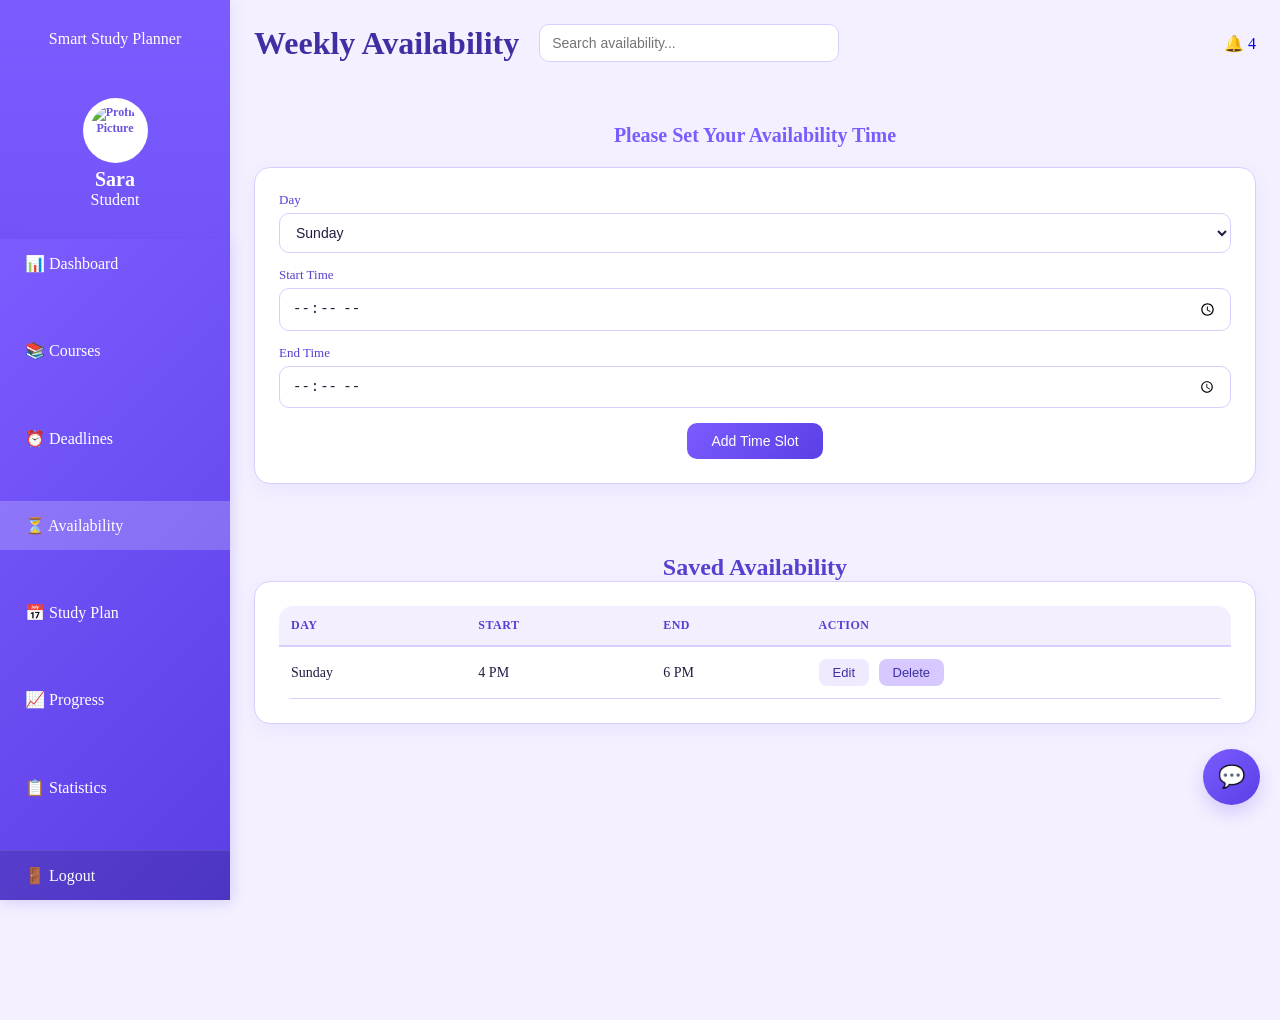
==== commit c68302d8: "update" ====
--- a/availability.html
+++ b/availability.html
@@ -1,51 +1,71 @@
 <!DOCTYPE html>
 <html lang="en">
 <head>
-    <meta charset="UTF-8">
-    <title>availability</title>
-    <link rel="stylesheet" href="Style.css">
+  <meta charset="UTF-8">
+  <meta name="viewport" content="width=device-width, initial-scale=1.0">
+  <title>Availability</title>
+  <link rel="stylesheet" href="Style.css">
 </head>
-<body class="availability-page">
+<body class="dashboard-page">
 
-    <nav>
-        <div class="logo">Smart Study Planner</div>
-        <ul>
-            <li><a href="dashboard.html">Dashboard</a></li>
-            <li><a href="courses.html">Courses</a></li>
-            <li><a href="deadline.html">Deadlines</a></li>
-            <li><a href="studyPlan.html">Study Plan</a></li>
-            <li><a href="availability.html" class="active">Availability</a></li>
-            <li><a href="progress.html">Progress</a></li>
-            <li><a href="statistics.html">Statistics</a></li>
+  <div class="dashboard-layout">
 
-            <li class="dropdown">
-                <a href="#">🔔 <span id="badge">4</span></a>
-                <div class="dropdown-menu">
-                    <p>Today's Sessions</p>
-                    <ul>
-                        <li>Math - 6:00 PM</li>
-                        <li>Physics - 8:00 PM</li>
-                    </ul>
+    <aside class="sidebar">
+      <div class="logo">Smart Study Planner</div>
+      <div class="profile">
+        <div class="profile-box">
+          <label for="upload-img">
+            <img id="profile-img" src="images/default-profile.png" alt="Profile Picture">
+          </label>
+          <input type="file" id="upload-img" accept="image/*" hidden>
+          <h3>Sara</h3>
+          <p>Student</p>
+        </div>
+      </div>
 
-                    <p>Upcoming Deadlines</p>
-                    <ul>
-                        <li>Math - Assignment, April 13, 2026</li>
-                        <li>Physics - Lab Report, April 15, 2026</li>
-                    </ul>
-                </div>
-            </li>
+      <nav class="sidebar-menu">
+        <a href="dashboard.html">📊 Dashboard</a>
+        <a href="courses.html">📚 Courses</a>
+        <a href="deadline.html">⏰ Deadlines</a>
+        <a href="availability.html" class="active">⏳ Availability</a>
+        <a href="studyPlan.html">📅 Study Plan</a>
+        <a href="progress.html">📈 Progress</a>
+        <a href="statistics.html">📋 Statistics</a>
+        <a href="login.html" class="logout-link">🚪 Logout</a>
+      </nav>
+    </aside>
 
-            <li><a href="login.html">Logout</a></li>
-        </ul>
-    </nav>
+    <main class="main-content">
+      
+      <div class="top-bar">
+        <h1>Weekly Availability</h1>
+        <input type="text" placeholder="Search availability...">
+        
+        <div class="dropdown" style="margin-left: auto;">
+          <a href="#" style="text-decoration:none;">🔔 <span id="badge">4</span></a>
+          <div class="dropdown-menu">
+            <p>Today's Sessions</p>
+            <ul>
+              <li>Math - 6:00 PM</li>
+              <li>Physics - 8:00 PM</li>
+            </ul>
+            <p>Upcoming Deadlines</p>
+            <ul>
+              <li>Math - April 13, 2026</li>
+              <li>Physics - April 15, 2026</li>
+            </ul>
+          </div>
+        </div>
+      </div>
 
-    <h1>Weekly Availability</h1>
-    <h3>Please Set Your Availability Time</h3>
-
-    <form>
-        <div>
-            Day:<br>
-            <select id="day" name="day">
+      <div class="container">
+          
+          <h3 style="text-align: center; margin-bottom: 20px;">Please Set Your Availability Time</h3>
+          
+          <form class="card">
+            <div class="field">
+              <label for="day">Day</label>
+              <select id="day" name="day">
                 <option>Sunday</option>
                 <option>Monday</option>
                 <option>Tuesday</option>
@@ -53,45 +73,56 @@
                 <option>Thursday</option>
                 <option>Friday</option>
                 <option>Saturday</option>
-            </select>
-        </div>
+              </select>
+            </div>
 
-        <div>
-            <label for="startTime">Start Time:</label><br>
-            <input type="time" id="startTime" name="startTime">
-        </div>
+            <div class="field">
+              <label for="startTime">Start Time</label>
+              <input type="time" id="startTime" name="startTime">
+            </div>
 
-        <div>
-            <label for="endTime">End Time:</label><br>
-            <input type="time" id="endTime" name="endTime">
-        </div>
+            <div class="field">
+              <label for="endTime">End Time</label>
+              <input type="time" id="endTime" name="endTime">
+            </div>
 
-        <div>
-            <button class="btn" type="submit">Add</button>
-        </div>
-    </form>
+            <div class="center-content">
+              <button class="btn" type="submit">Add Time Slot</button>
+            </div>
+          </form>
 
-    <h2>Saved Availability Successfully</h2>
+          <h2 style="margin-top: 50px; text-align: center;">Saved Availability</h2>
+          <div class="card">
+            <table>
+              <thead>
+                <tr>
+                  <th>Day</th>
+                  <th>Start</th>
+                  <th>End</th>
+                  <th>Action</th>
+                </tr>
+              </thead>
+              <tbody>
+                <tr>
+                  <td>Sunday</td>
+                  <td>4 PM</td>
+                  <td>6 PM</td>
+                  <td>
+                    <button class="btn-edit" type="button">Edit</button>
+                    <button class="btn-remove" type="button">Delete</button>
+                  </td>
+                </tr>
+              </tbody>
+            </table>
+          </div>
 
-    <table>
-        <tr>
-            <th>Day</th>
-            <th>Start</th>
-            <th>End</th>
-            <th>Action</th>
-        </tr>
-        <tr>
-            <td>Sunday</td>
-            <td>4 PM</td>
-            <td>6 PM</td>
-            <td>
-                <button class="btn-edit" type="button">Edit</button>
-                <button class="btn-remove" type="button">Delete</button>
-            </td>
-        </tr>
-    </table>
+      </div>
 
-    <div class="chat-icon">💬</div>
+    </main>
+
+  </div>
+
+  <div class="chat-icon">💬</div>
 
 </body>
 </html>
--- a/Style.css
+++ b/Style.css
@@ -1,46 +1,145 @@
-* { box-sizing: border-box; margin: 0; padding: 0; }
+* {
+  box-sizing: border-box;
+  margin: 0;
+  padding: 0;
+}
 
 :root {
-    --bg: #EEEDFE;
-    --text: #111827;
-    --primary: #7F77DD;
-    --primary-dark: #534AB7;
-    --card: #ffffff;
-    --card-soft: #CECBF6;
-}
-
-
-body{
-   font-family:  Georgia,"Times New Roman", sans-serif;
-   font-weight: normal;
-   background: var(--bg);
-   color: var(--text);
-}
+  --bg: #f4f0ff;
+  --text: #241b43;
+  --primary: #7c5cff;
+  --primary-dark: #5b3ee6;
+  --primary-soft: #d9d0ff;
+  --primary-light: #f1edff;
+  --card: #ffffff;
+  --border: #d8cffc;
+  --muted: #6f60b6;
+  --footer-height: 78px;
+}
+
+body {
+  font-family: Georgia, "Times New Roman", sans-serif;
+  font-weight: normal;
+  background: var(--bg);
+  color: var(--text);
+  margin: 0;
+  min-height: 100vh;
+  padding-bottom: 120px;
+}
+
+/* Headings */
+h1 {
+  font-size: 32px;
+  color: #3f2fa3;
+}
+
+h2 {
+  font-size: 24px;
+  color: #563fd1;
+}
+
+h3 {
+  font-size: 20px;
+  color: #7c5cff;
+}
+
+h4,
+h5,
+h6 {
+  color: #563fd1;
+}
+
+/* Navbar */
+nav {
+  background: linear-gradient(135deg, #7c5cff, #5b3ee6);
+  padding: 16px 30px;
+  display: flex;
+  justify-content: space-between;
+  align-items: center;
+  box-shadow: 0 4px 14px rgba(91, 62, 230, 0.12);
+}
+
+nav .logo {
+  font-size: 20px;
+  font-weight: normal;
+  color: #ffffff;
+}
+
+nav ul {
+  list-style: none;
+  display: flex;
+  gap: 24px;
+}
+
+nav ul li a {
+  text-decoration: none;
+  color: #ffffff;
+  font-size: 14px;
+  padding: 8px 12px;
+  border-radius: 8px;
+  transition: 0.3s;
+}
+
+nav ul li a:hover {
+  background-color: rgba(255, 255, 255, 0.18);
+  color: #ffffff;
+}
+
+nav ul li a.active {
+  background-color: #3f2fa3;
+  color: #ffffff;
+  font-weight: bold;
+}
+
+/* General layout */
+.container {
+  max-width: 1100px; 
+  margin: 32px auto;
+  width: 100%;
+  display: flex;
+  flex-direction: column;
+}
+
+/* Welcome page */
 .intro {
   text-align: center;
-  padding: 100px 20px;
+  padding: 100px 20px 70px;
 }
 
 .intro h1 {
   font-size: 48px;
   margin-bottom: 16px;
-}
-
-.intro h3 {
-  color: #888;
+  color: #3f2fa3;
+}
+
+.intro h2,
+.intro h3,
+.intro .subtitle {
+  color: var(--muted);
   margin-bottom: 32px;
+  font-weight: normal;
 }
 
 .intro .btn {
-  background-color: #d8c3c3;
+  display: inline-block;
+  background: linear-gradient(135deg, #7c5cff, #5b3ee6);
   color: white;
   font-size: 16px;
   padding: 14px 32px;
-}
+  border-radius: 12px;
+  text-decoration: none;
+  border: none;
+  transition: 0.3s;
+  box-shadow: 0 8px 18px rgba(91, 62, 230, 0.15);
+}
+
+.intro .btn:hover,
 .btn:hover {
-  background: #6A63C5; 
-  box-shadow: 0 5px 15px rgba(0,0,0,0.2);
-}
+  background: linear-gradient(135deg, #6d4df6, #4f35d4);
+  box-shadow: 0 8px 18px rgba(91, 62, 230, 0.22);
+}
+
+/* Features */
 .features {
   display: grid;
   grid-template-columns: repeat(3, 1fr);
@@ -49,70 +148,257 @@
 }
 
 .feature-card {
-  background: white;
-  border: 1px solid #dbdbdb;
-  border-radius: 12px;
-  padding: 20px 28px;
-  text-align: center;
-}
+  background: var(--card);
+  border: 1px solid var(--border);
+  border-radius: 16px;
+  padding: 24px 28px;
+  text-align: center;
+  box-shadow: 0 6px 18px rgba(124, 92, 255, 0.08);
+}
+
 .feature-card .icon {
   font-size: 25px;
   margin-bottom: 15px;
 }
+
+.feature-card h3,
 .feature-card h4 {
   margin-bottom: 8px;
-}
+  color: #563fd1;
+}
+
 .feature-card p {
   font-size: 13px;
-  color: #888;
-}
-
+  color: var(--muted);
+}
+
+/* Forms */
+input,
+select {
+  padding: 10px 12px;
+  border: 1px solid var(--border);
+  border-radius: 10px;
+  font-size: 14px;
+  width: 100%;
+  background: #ffffff;
+  color: var(--text);
+}
+
+input:focus,
+select:focus {
+  outline: none;
+  border-color: var(--primary);
+  box-shadow: 0 0 0 3px rgba(124, 92, 255, 0.14);
+}
+
+label {
+  font-size: 13px;
+  color: #563fd1;
+}
+
+.field {
+  display: flex;
+  flex-direction: column;
+  gap: 5px;
+  margin-bottom: 14px;
+}
+
+/* Cards */
+.card {
+  background: var(--card);
+  border-radius: 16px;
+  padding: 24px;
+  margin-bottom: 20px;
+  border: 1px solid var(--border);
+  box-shadow: 0 6px 18px rgba(124, 92, 255, 0.08);
+  width: 100%; 
+  box-sizing: border-box; 
+}
+
+/* Buttons */
+.btn {
+  padding: 10px 24px;
+  border: none;
+  border-radius: 10px;
+  cursor: pointer;
+  font-size: 14px;
+  background: linear-gradient(135deg, #7c5cff, #5b3ee6);
+  color: #ffffff;
+  text-decoration: none;
+  display: inline-block;
+}
+
+.btn-add {
+  background: linear-gradient(135deg, #7c5cff, #5b3ee6);
+  color: white;
+  border: none;
+  border-radius: 10px;
+  padding: 10px 22px;
+  font-size: 14px;
+  cursor: pointer;
+  margin-right: 8px;
+  box-shadow: 0 6px 14px rgba(124, 92, 255, 0.12);
+}
+
+.btn-add:hover {
+  background: linear-gradient(135deg, #6d4df6, #4f35d4);
+}
+
+.btn-cancel {
+  background: #ffffff;
+  border: 1px solid var(--primary);
+  color: var(--primary);
+  border-radius: 10px;
+  padding: 10px 22px;
+  font-size: 14px;
+  cursor: pointer;
+}
+
+.btn-cancel:hover {
+  background: var(--primary-light);
+}
+
+.btn-edit {
+  background: #efeaff;
+  color: #3f2fa3;
+  border: none;
+  border-radius: 8px;
+  padding: 6px 14px;
+  font-size: 13px;
+  cursor: pointer;
+  margin-right: 6px;
+}
+
+.btn-edit:hover {
+  background: #ddd2ff;
+}
+
+.btn-remove {
+  background: #d7c9ff;
+  color: #3f2fa3;
+  border: none;
+  border-radius: 8px;
+  padding: 6px 14px;
+  font-size: 13px;
+  cursor: pointer;
+}
+
+.btn-remove:hover {
+  background: #c6b3ff;
+}
+
+/* Tables */
+table {
+  width: 100%;
+  border-collapse: collapse;
+  font-size: 14px;
+  background: #ffffff;
+  border-radius: 14px;
+  overflow: hidden;
+}
+
+th {
+  text-align: left;
+  padding: 12px;
+  background: #f3efff;
+  color: #563fd1;
+  border-bottom: 2px solid var(--border);
+  font-size: 12px;
+  text-transform: uppercase;
+  letter-spacing: 0.04em;
+}
+
+td {
+  padding: 12px;
+  border-bottom: 1px solid var(--border);
+  color: var(--text);
+}
+
+/* Difficulty badges */
+.badge {
+  padding: 4px 12px;
+  border-radius: 999px;
+  font-size: 12px;
+  font-weight: 600;
+  display: inline-block;
+}
+
+.easy {
+  background: #dcfce7;
+  color: #166534;
+  font-weight: 600;
+}
+
+.medium {
+  background: #ffedd5;
+  color: #c2410c;
+  font-weight: 600;
+}
+
+.hard {
+  background: #fee2e2;
+  color: #991b1b;
+  font-weight: 600;
+}
+
+/* Chat */
 .chat-icon {
   position: fixed;
-  bottom: 20px;
+  bottom: 95px;
   right: 20px;
-  background: #7F77DD;
+  background: linear-gradient(135deg, #7c5cff, #5b3ee6);
   color: white;
   font-size: 22px;
   padding: 15px;
   border-radius: 50%;
   cursor: pointer;
-  box-shadow: 0 4px 10px rgba(0,0,0,0.2);
-}
+  box-shadow: 0 8px 18px rgba(91, 62, 230, 0.2);
+  z-index: 999;
+}
+
 .chat-window {
   position: fixed;
-  bottom: 80px; 
+  bottom: 155px;
   right: 20px;
   width: 300px;
   height: 400px;
-  background: #FFFFFF;
-  border-radius: 15px;
-  box-shadow: 0 4px 15px rgba(0,0,0,0.2);
+  background: #ffffff;
+  border-radius: 16px;
+  box-shadow: 0 8px 24px rgba(50, 30, 130, 0.18);
   display: flex;
   flex-direction: column;
   overflow: hidden;
+  z-index: 999;
+  border: 1px solid #ddd3ff;
 }
 
 .chat-header {
-  background: #7F77DD;
-  color: white;
-  padding: 10px;
+  background: linear-gradient(135deg, #7c5cff, #5b3ee6);
+  color: white;
+  padding: 10px 12px;
   display: flex;
   justify-content: space-between;
   align-items: center;
-  border-top-left-radius: 15px;
-  border-top-right-radius: 15px;
+}
+
+.chat-header button {
+  background: transparent;
+  color: white;
+  border: none;
+  cursor: pointer;
+  font-size: 16px;
 }
 
 .chat-messages {
   flex: 1;
   padding: 10px;
   overflow-y: auto;
-  background: #F9F9F9;
+  background: #faf8ff;
 }
 
 .message.bot {
-  background: #F1F1F1;
+  background: #f1edff;
+  color: #3f2fa3;
   padding: 8px 10px;
   border-radius: 10px;
   margin-bottom: 10px;
@@ -121,8 +407,8 @@
 
 .chat-input {
   display: flex;
-  border-top: 1px solid #D9D9D9;
-  background: white;
+  border-top: 1px solid var(--border);
+  background: #ffffff;
 }
 
 .chat-input input {
@@ -130,92 +416,32 @@
   padding: 10px;
   border: none;
   outline: none;
+  background: #ffffff;
 }
 
 .chat-input button {
-  background: #7F77DD;
+  background: linear-gradient(135deg, #7c5cff, #5b3ee6);
   color: white;
   border: none;
   padding: 10px 15px;
   cursor: pointer;
 }
-    h1 { font-size: 32px; color: #3C3489; }
-h2 { font-size: 24px; color: #534AB7; }
-h3 { font-size: 20px; color: #7F77DD; }
-input,select {
-  padding: 10px 12px;
-  border: 1px solid #ccc;
-  border-radius: 8px;
-  font-size: 14px;
-  width: 100%;
-  box-sizing: border-box;
-}
-input:focus {
-  outline:none;
-  border-color: #7F77DD;
-}
-nav {
-  background-color: #7F77DD;
-  padding: 16px 30px;
-  display: flex;
-  justify-content: space-between;
-  align-items: center;
-}
-nav .logo {
-  font-size: 20px;
-  font-weight: normal;
-  color: #ffffff;
-}
-nav ul {
-  list-style: none;
-  display: flex;
-  gap: 24px;
-}
-
-nav ul li a {
-  text-decoration: none;
-  color: #ffffff;
-  font-size: 14px;
-}
-nav ul li a:hover {
-  background-color: #534AB7;
-  color: #ffffff;
-  padding: 6px 12px;
-  border-radius: 6px;
-}
-.btn {
-  padding: 10px 24px;
-  border: none;
-  border-radius: 8px;
-  cursor: pointer;
-  font-size: 14px;
-}
-
-.container {
-  max-width: 780px;
-  margin: 32px auto;
-  padding: 0 20px;
-}
-nav ul li a.active {
-   color: #3C3489;
-  border-bottom: 2px solid #3C3489;
-  
-  font-weight: bold;
- 
-  border-radius: 0;
-}
+
+/* Login */
 .login-container {
   display: flex;
   justify-content: center;
   align-items: center;
   min-height: 100vh;
 }
+
 .login-container .card {
   width: 500px;
   padding: 65px;
   background-color: #ffffff;
-  box-shadow: 0px 4px 12px rgba(0, 0, 0, 0.08);
-}
+  box-shadow: 0 8px 20px rgba(124, 92, 255, 0.08);
+}
+
 .login-container h2 {
   margin-bottom: 25px;
 }
@@ -224,336 +450,258 @@
   text-align: center;
   margin-top: 15px;
 }
- /* Card */
-.card {
-  background: white;
-  border-radius: 12px;
-  padding: 24px;
-  margin-bottom: 20px;
-  border: 1px solid #ddd;
-}
-
-/* Fields */
-.field {
-  display: flex;
-  flex-direction: column;
-  gap: 5px;
-  margin-bottom: 14px;
-}
-
-label {
-  font-size: 13px;
-  color: #555;
-}
-.btn-add {
-  background-color: #7F77DD;
-  color: white;
-  border: none;
-  border-radius: 8px;
-  padding: 10px 22px;
-  font-size: 14px;
-  cursor: pointer;
-  margin-right: 8px;
-}
-
-.btn-add:hover { opacity: 0.85; }
-
-.btn-cancel {
-  background: white;
-  color: #555;
-  border: 1px solid #ccc;
-  border-radius: 8px;
-  padding: 10px 22px;
-  font-size: 14px;
-  cursor: pointer;
-}
-
-.btn-edit {
-   background: #EEEDFE;
-  color: #3C3489;
-  border: none;
-  border-radius: 6px;
-  padding: 5px 14px;
-  font-size: 13px;
-  cursor: pointer;
-  margin-right: 6px;
-}
-
-.btn-remove {
-  background: #AFA9EC;
-  color: #26215C;
-  border: none;
-  border-radius: 6px;
-  padding: 5px 14px;
-  font-size: 13px;
-  cursor: pointer;
-}
-
-/* Table */
-table {
-  width: 100%;
-  border-collapse: collapse;
-  font-size: 14px;
-}
-
-th {
-  text-align: left;
-  padding: 10px 12px;
-  background: #f5f5f5;
-  border-bottom: 2px solid #ddd;
-  font-size: 12px;
-  color: #666;
-  text-transform: uppercase;
-  letter-spacing: 0.04em;
-}
-
-td {
-  padding: 12px 12px;
-  border-bottom: 1px solid #eee;
-}
-
-/* Badge */
-.badge {
-  padding: 3px 12px;
-  border-radius: 99px;
-  font-size: 12px;
-  font-weight: 500;
-}
-
-.easy   { background: #dcfce7; color: #166534; }
-.medium { background: #fef9c3; color: #854d0e; }
-.hard   { background: #fee2e2; color: #991b1b; }
-
-.availability-page h1{
-  text-align:center;
+
+/* Availability page */
+.availability-page h1 {
+  text-align: center;
   margin-top: 40px;
-  margin-buttom:10px ;
-
-}
-.availability-page h3{
-  text-align:center;
-  margin-bottom:28px;
+  margin-bottom: 10px;
+}
+
+.availability-page h3 {
+  text-align: center;
+  margin-bottom: 28px;
   font-weight: normal;
-}
-.availability-page form{
-  max-width:700px;
-  margin:0 auto;
-  background:#ffffff;
-  padding:29px;
-  border-radius: 14px;
-  box-shadow:0 4px 14px rgba(0, 0, 0, 0.08);
-  border: 1px solid #eee;
-}
-
-.availability-page form p{
+  color: var(--muted);
+}
+
+.availability-page form {
+  max-width: 700px;
+  margin: 0 auto;
+  background: #ffffff;
+  padding: 29px;
+  border-radius: 16px;
+  box-shadow: 0 6px 18px rgba(124, 92, 255, 0.08);
+  border: 1px solid var(--border);
+}
+
+.availability-page form p {
   margin-bottom: 19px;
 }
-.availability-page btn{
-  margin-top:8px;
-}
-.availability-page h2{
-  max-width:700px;
-  margin:35px auto 15px;
-}
-
-.availability-page table{
-  width :700px;
-    margin: 20px auto;
-
-  max-width:calc(100%-40px);
-  background:#ffffff;
-  border-radius: 14px;
-  overflow:hidden;
-  box-shadow:0 4px 14px rgba(0,0,0,0.08);
-  border:1px solid #eee;
-
-}
-.availability-page td:last-child{
+
+.availability-page .btn {
+  margin-top: 8px;
+}
+
+.availability-page h2 {
+  max-width: 700px;
+  margin: 35px auto 15px;
+  text-align: center;
+}
+
+.availability-page table {
+  width: 700px;
+  margin: 20px auto;
+  max-width: calc(100% - 40px);
+  background: #ffffff;
+  border-radius: 16px;
+  overflow: hidden;
+  box-shadow: 0 6px 18px rgba(124, 92, 255, 0.08);
+  border: 1px solid var(--border);
+}
+
+.availability-page td:last-child {
   white-space: nowrap;
-
-}
-
-.availability-page h2{
-  text-align: center;}
-.availability-page .btn-edit,.availability-page .btn-remove{
+}
+
+.availability-page .btn-edit,
+.availability-page .btn-remove {
   margin-top: 4px;
   margin-bottom: 4px;
 }
-@media (max-width:768px){
-  .availability-page form
-  .availability-page table{
-    width:100%;
-  }
-}.progress-bar-bg {
-   background: #CECBF6;
-  border-radius: 99px;
+
+/* Progress */
+.progress-bar-bg {
+  background: var(--primary-soft);
+  border-radius: 999px;
   height: 10px;
   margin-bottom: 20px;
 }
 
 .progress-bar-fill {
- background: #7F77DD;
+  background: linear-gradient(135deg, #7c5cff, #5b3ee6);
   height: 10px;
-  border-radius: 99px;
-}
-
+  border-radius: 999px;
+}
+
+/* Dropdown */
+.dropdown {
+  position: relative;
+}
 
 .dropdown-menu {
-    display: none;
-    position: absolute;
-    background: white;
-    right: 0;
-    border: 1px solid #d8c3c3;
-    border-radius: 8px;
-    width: 250px;
-    padding: 15px;
+  display: none;
+  position: absolute;
+  background: #ffffff;
+  right: 0;
+  border: 1px solid var(--border);
+  border-radius: 12px;
+  width: 250px;
+  padding: 15px;
+  box-shadow: 0 8px 18px rgba(124, 92, 255, 0.1);
 }
 
 .dropdown:hover .dropdown-menu {
-    display: block;
-}
-
-.dropdown {
-    position: relative;
+  display: block;
 }
 
 .dropdown-menu li {
-    display: block;
-    color: #555555;
-    font-size: 13px;
-    padding-left: 10px;
+  display: block;
+  color: #563fd1;
+  font-size: 13px;
+  padding-left: 10px;
 }
 
 .dropdown-menu ul {
-    display: block;
-    padding: 0;
-    margin: 0;
+  display: block;
+  padding: 0;
+  margin: 0;
 }
 
 .dropdown-menu p {
-    margin-top: 10px;
-    margin-bottom: 5px;
-    color: #9c95f1;
-    font-size: 14px;
+  margin-top: 10px;
+  margin-bottom: 5px;
+  color: var(--primary);
+  font-size: 14px;
 }
 
 .center-content {
-    display: flex;
-    justify-content: center;
-    width: 100%;
-    margin-top: 15px;
-}
-root {
-  --bg: #fcf9f9;
-  --text: #111827;
-  --primary: #d8c3c3;
-  --primary-dark: #c2acac;
-  --card: #ffffff;
-  --card-soft: #f5eeee;
-}
-
-/* General */
-body {
-  margin: 0;
-  font-family: Arial;
-  background: var(--bg);
-  color: var(--text);
-}
-
-
-/* Layout */
+  display: flex;
+  justify-content: center;
+  width: 100%;
+  margin-top: 15px;
+}
+
+/* Dashboard */
 .dashboard-layout {
   display: flex;
-}
-
-/* Sidebar */
+  min-height: 100vh;
+}
 .sidebar {
   width: 230px;
-  background: #7F77DD;
-  min-height: 100vh;
-  padding: 20px;
-  color: white;
-}
-
-.sidebar {
-  width: 260px;
-  background: var(--sidebar-purp);
-  min-height: 100vh;
-  padding: 40px 20px;
-  color: white;
-  border-radius: 0 var(--radius-lg) var(--radius-lg) 0; /* Rounds only the right side */
+  background: linear-gradient(180deg, #7c5cff, #5b3ee6);
+  position: fixed;    
+  top: 0;           
+  bottom: 0;       
+  left: 0;
+  height: 100vh;
   display: flex;
   flex-direction: column;
-  gap: 30px;
-}
-
-.logo {
-  margin-bottom: 20px;
-}
-
-.profile-box{
-  text-align: center;
+  padding: 0 !important;
+  margin:0; 
+  color: white;
+  box-shadow: 4px 0 14px rgba(91, 62, 230, 0.08);
+}
+
+
+.profile-box {
+  text-align: center;
+  padding: 30px 10px; 
+}
+
+.profile-box img {
+  width: 65px;
+  height: 65px;
+  border-radius: 50% !important;
+  background: white;
+  padding: 5px; 
+  object-fit: cover;
+  display: flex !important; 
+  align-items: center;        
+  justify-content: center;    
+  text-align: center;       
+  margin: 0 auto 5px auto;
+  border: 2px solid rgba(255, 255, 255, 0.4);
+  /*alt text */
+  color: #6a52e2; 
+  font-size: 12px;
+  font-weight: bold;
+}
+
+.sidebar-menu {
+  display: flex;
+  flex-direction: column;
+  flex-grow: 1;
+  width: 100%;
+  padding: 0;
+  margin: 0;
+  gap: 0 !important; 
+  list-style: none;
+}
+
+.sidebar-menu a {
+  display: flex;
+  align-items: center;
+  gap: 12px;
+  width: 100%;       
+  padding: 15px 25px; 
+  color: white;
+  text-decoration: none;
+  box-sizing: border-box; 
+  transition: 0.3s;
   
-}
-
-
-.profile-box img {
-  width: 70px;
-  height: 70px;
-  border-radius: 50%;
-  background: white;
-  padding: 10px;
-  object-fit: cover;
-  cursor: pointer;
-  border: 2px solid rgba(255,255,255,0.4);
-}
-
-.sidebar-menu {
-  display: flex;
-  flex-direction: column;
-  gap: 10px;
-}
-
-.sidebar-menu a {
-  padding: 10px;
-  background: rgba(255,255,255,0.2);
-  color: white;
-  text-decoration: none;
-  border-radius: 10px;
-}
-
-.sidebar-menu a:hover,
-.sidebar-menu a.active {
-  background: #534AB7;
-}
-
-/* Main */
+  border-radius: 0 !important; 
+  margin: 0 !important;
+}
+
+.sidebar-menu a.active, 
+.sidebar-menu a:hover {
+  background: rgba(255, 255, 255, 0.2); 
+  width: 100%;
+}
+/*log out */
+.logout-link {
+  margin-top: auto; 
+  display: flex;      
+  align-items: center;
+  gap: 12px;
+  background: rgba(0, 0, 0, 0.15);
+  border-top: 1px solid rgba(255, 255, 255, 0.1);
+  padding: 12px 25px; 
+}
+
+.logout-link:hover {
+  background: rgba(0, 0, 0, 0.25);
+}
+.logo,
+.brand {
+  color: #ffffff;
+  padding-top: 30px !important; 
+  padding-bottom: 20px;
+  text-align: center;
+  display: block;
+}
+.profile-box h3,
+.profile-box p {
+  color: #ffffff;
+}
 .main-content {
   flex: 1;
-  
-}
-
-/* Top */
+  margin-left: 230px;
+  display: flex;
+  flex-direction: column;
+  min-height: 100vh;
+  padding: 24px 24px 110px;
+}
+
 .top-bar {
   display: flex;
-align-items:center;
-position: relative;
-margin-bottom: 30px;
-gap:20px;
-}
-.top-bar h1{
-  margin:0;
-}
-.top-bar input{
+  align-items: center;
+  position: relative;
+  margin-bottom: 30px;
+  gap: 20px;
+}
+
+.top-bar h1 {
+  margin: 0;
+}
+
+.top-bar input {
   width: 40%;
   max-width: 300px;
   min-width: 150px;
-
-}
-
-
-
-/* Grid */
+}
+
 .dashboard-grid {
   display: grid;
   grid-template-columns: 2fr 1fr;
@@ -562,6 +710,7 @@
   max-width: 1100px;
   margin: 0 auto;
   align-items: start;
+  flex: 1;
 }
 
 .main-cards {
@@ -574,29 +723,25 @@
   grid-column: span 2;
 }
 
-.small-card {
-  grid-column: span 1;
-}
-
 .right-panel {
   display: flex;
   flex-direction: column;
   gap: 20px;
 }
 
-.card,
 .progress-card {
-  background: #f3eef8;
+  background: #f4f0ff;
   padding: 20px;
   border-radius: 18px;
   box-sizing: border-box;
+  border: 1px solid var(--border);
 }
 
 .circle {
   width: 80px;
   height: 80px;
   border-radius: 50%;
-  background: #6c63ff;
+  background: linear-gradient(135deg, #7c5cff, #5b3ee6);
   display: flex;
   align-items: center;
   justify-content: center;
@@ -609,14 +754,14 @@
   display: flex;
   align-items: center;
   gap: 15px;
-  background: white;
+  background: #ffffff;
   padding: 12px;
   border-radius: 12px;
 }
 
 .schedule-time {
   font-weight: bold;
-  color: #6c63ff;
+  color: #5b3ee6;
   min-width: 60px;
 }
 
@@ -627,48 +772,126 @@
 .schedule-info p {
   margin: 0;
   font-size: 13px;
-  color: #666;}
-
-  .dashboard-footer {
-    margin-top: 40px; 
-    padding: 20px 0;
-    border-top: 1px solid #ddd; 
-    color: #666;
-    font-size: 14px;
+  color: var(--muted);
+}
+
+/* Footers */
+.dashboard-footer,
+.welcome-footer,
+.simple-footer {
+  position: fixed;
+  bottom: 0;
+  left: 0;
+  width: 100%;
+  background: linear-gradient(135deg, #512de0, #5b3ee6);
+  color: white;
+  padding: 14px 20px;
+  text-align: center;
+  z-index: 998;
+  box-shadow: 0 -4px 14px rgba(91, 62, 230, 0.16);
 }
 
 .footer-content {
-    display: flex;
+  display: flex;
+  flex-direction: column;
+  align-items: center;
+  gap: 4px;
+  text-align: center;
+}
+
+.contact-info span {
+  margin: 0 10px;
+}
+
+.simple-footer p,
+.welcome-footer p,
+.dashboard-footer p {
+  margin: 4px 0;
+}
+
+.simple-footer p:first-child,
+.welcome-footer p:first-child,
+.dashboard-footer p:first-child {
+  font-weight: bold;
+  font-size: 15px;
+}
+
+.simple-footer p:last-child,
+.welcome-footer p:last-child,
+.dashboard-footer p:last-child {
+  font-size: 13px;
+  opacity: 0.95;
+}
+
+/* Responsive */
+@media (max-width: 768px) {
+  body {
+    padding-bottom: 135px;
+  }
+
+  .features {
+    grid-template-columns: 1fr;
+    padding: 0 20px 40px;
+  }
+
+  .availability-page form,
+  .availability-page table {
+    width: 100%;
+  }
+
+  nav {
     flex-direction: column;
-    align-items: center;
-    gap: 10px;
+    gap: 15px;
     text-align: center;
-}
-
-.contact-info span {
-    margin: 0 10px;
-}
-
-.main-content {
-    display: flex;
+  }
+
+  nav ul {
+    flex-wrap: wrap;
+    justify-content: center;
+    gap: 12px;
+  }
+
+  .dashboard-layout {
     flex-direction: column;
-    min-height: 100vh;
-}
-
-.dashboard-grid {
-    flex: 1; 
-}
-
-.simple-footer {
-    text-align: center;
-    padding: 40px 20px;
-    margin-top: 50px;
-    border-top: 1px solid #eee; /* Optional: adds a light line above the footer */
-    color: #666; /* A soft grey color */
-    font-family: Arial, sans-serif;
-    line-height: 1.8;
-}
-
-.simple-footer p {
-    margin: 5px 0;
-}+  }
+
+  .sidebar {
+    width: 100%;
+    min-height: auto;
+  }
+
+  .dashboard-grid {
+    grid-template-columns: 1fr;
+  }
+
+  .main-cards {
+    grid-template-columns: 1fr;
+  }
+
+  .large-card,
+  .small-card {
+    grid-column: span 1;
+  }
+
+  .top-bar {
+    flex-direction: column;
+    align-items: stretch;
+  }
+
+  .top-bar input {
+    width: 100%;
+    max-width: none;
+  }
+
+  .chat-icon {
+    right: 16px;
+    bottom: 105px;
+  }
+
+  .chat-window {
+    right: 16px;
+    left: 16px;
+    width: auto;
+    bottom: 165px;
+  }
+}
